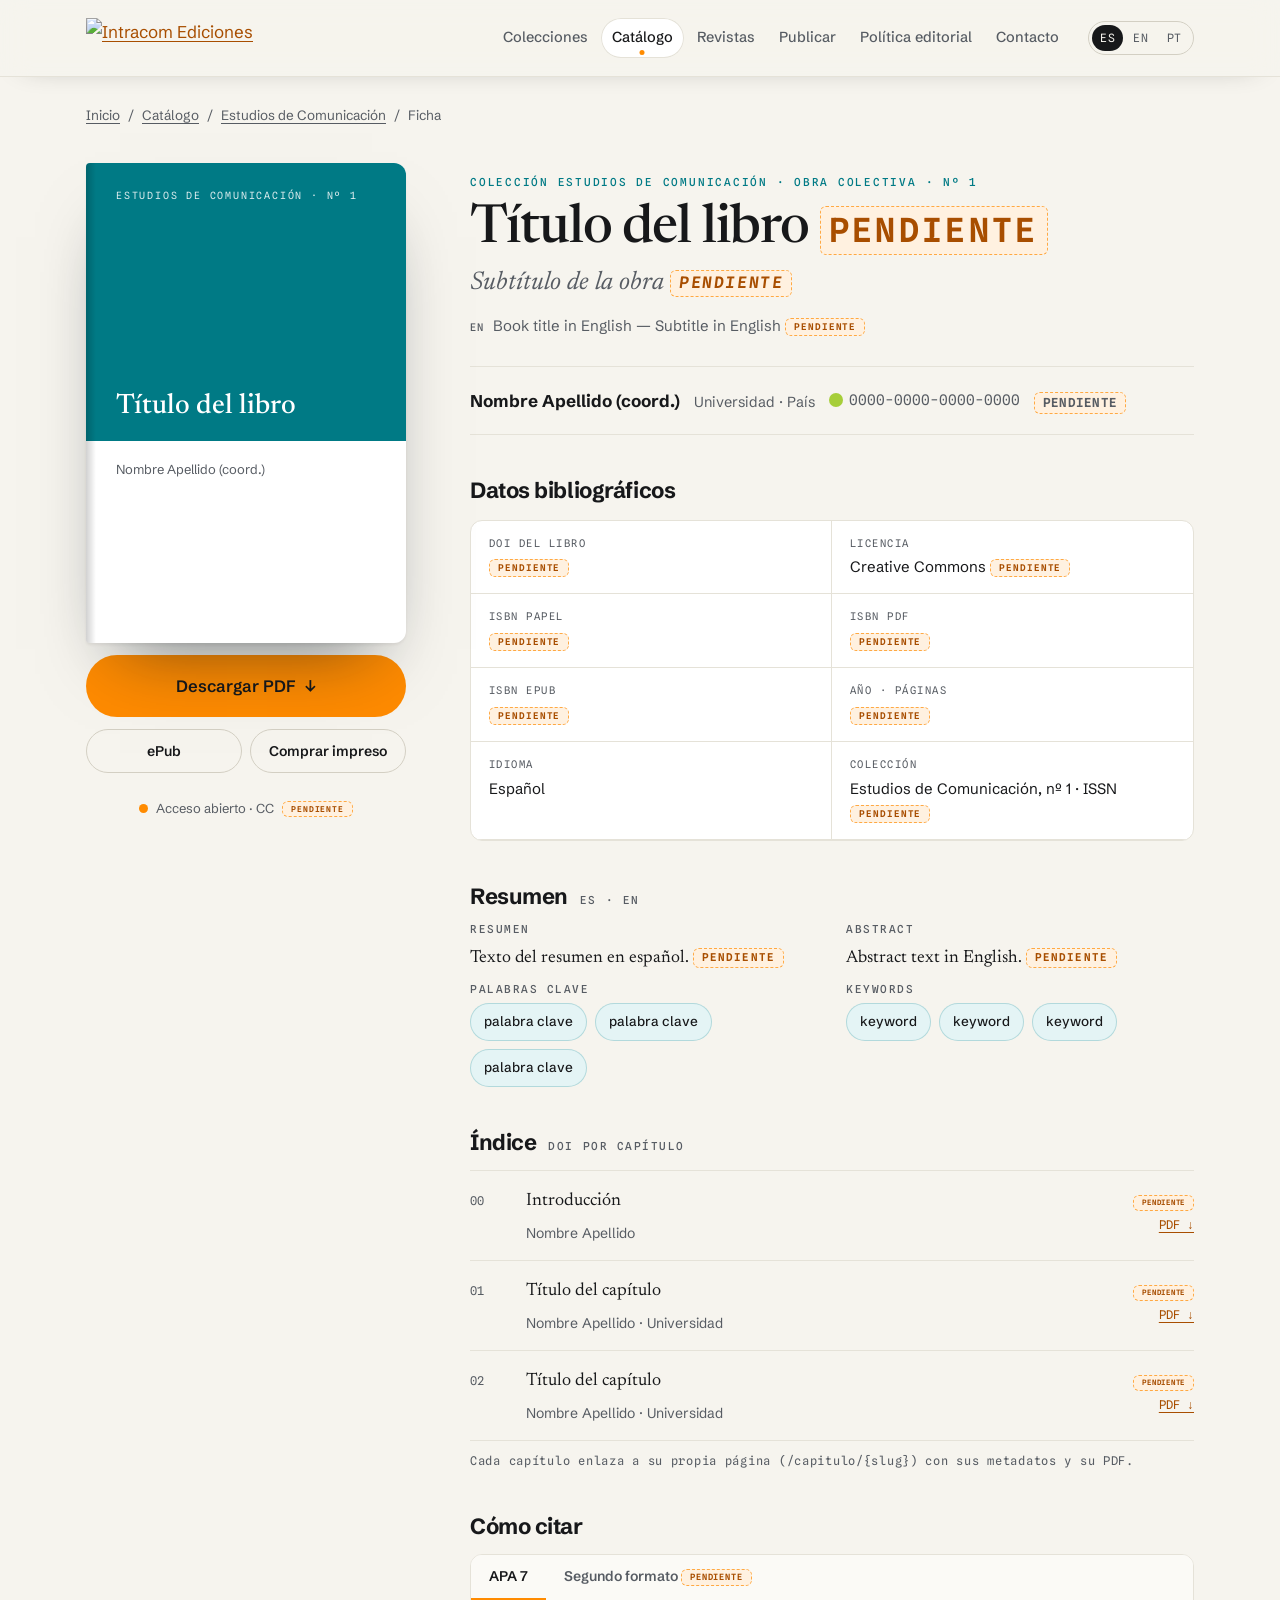
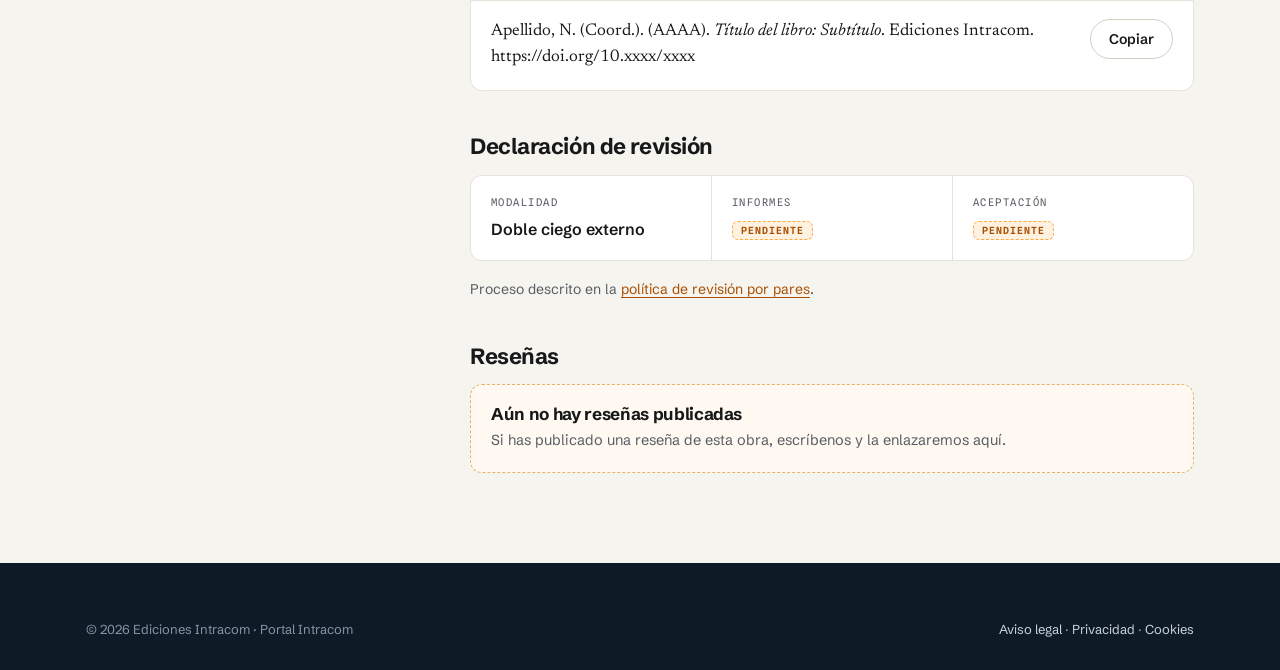
==== ficha-libro.html @ c2e224a6 "Add files via upload" ====
<!DOCTYPE html>
<html lang="es">
<head>
<meta charset="UTF-8">
<meta name="viewport" content="width=device-width, initial-scale=1">
<title>[Título del libro] · Ediciones Intracom</title>
<!-- Google Scholar: una ficha por obra y otra por capítulo (en capítulos añadir citation_inbook_title) -->
<meta name="citation_title" content="[PENDIENTE título]">
<meta name="citation_author" content="[PENDIENTE Apellido, Nombre]">
<meta name="citation_publication_date" content="[PENDIENTE AAAA/MM/DD]">
<meta name="citation_publisher" content="Ediciones Intracom">
<meta name="citation_isbn" content="[PENDIENTE ISBN PDF]">
<meta name="citation_doi" content="[PENDIENTE 10.xxxx/xxxx]">
<meta name="citation_pdf_url" content="[PENDIENTE URL absoluta del PDF]">
<meta name="citation_language" content="es">
<meta name="citation_keywords" content="[PENDIENTE palabras clave]">
<script type="application/ld+json">{"@context":"https://schema.org","@type":"Book","name":"[PENDIENTE título]","author":[{"@type":"Person","name":"[PENDIENTE]","affiliation":"[PENDIENTE]","identifier":"https://orcid.org/[PENDIENTE]"}],"publisher":{"@type":"Organization","name":"Ediciones Intracom"},"isbn":"[PENDIENTE]","identifier":{"@type":"PropertyValue","propertyID":"DOI","value":"[PENDIENTE]"},"datePublished":"[PENDIENTE]","inLanguage":"es","isAccessibleForFree":true,"license":"[PENDIENTE URL licencia CC]","isPartOf":{"@type":"BookSeries","name":"Estudios de Comunicación"}}</script>
<link rel="preconnect" href="https://fonts.googleapis.com">
<link rel="preconnect" href="https://fonts.gstatic.com" crossorigin>
<link href="https://fonts.googleapis.com/css2?family=Schibsted+Grotesk:wght@400;500;600;700;800&family=Newsreader:ital,opsz,wght@0,6..72,400;0,6..72,500;0,6..72,600;1,6..72,400;1,6..72,500&family=Spline+Sans+Mono:wght@400;500;600&display=swap" rel="stylesheet">
<link rel="stylesheet" href="ediciones.css">
<style>
.crumbs{font-size:13.5px;color:var(--muted);display:flex;gap:8px;flex-wrap:wrap;margin:28px 0 36px}
.crumbs a{color:var(--muted)}
.fk{display:grid;grid-template-columns:320px minmax(0,1fr);gap:clamp(30px,5vw,72px);align-items:start;padding-bottom:90px}
.fk-side{position:sticky;top:calc(var(--navh) + 24px);display:flex;flex-direction:column;gap:12px}
.fk-cover{--cc:var(--c-com);aspect-ratio:2/3;border-radius:4px 12px 12px 4px;overflow:hidden;display:flex;flex-direction:column;box-shadow:0 2px 3px rgba(0,0,0,.06),0 40px 70px -34px rgba(10,20,30,.55);position:relative;background:var(--surface)}
.fk-cover::before{content:"";position:absolute;left:0;top:0;bottom:0;width:10px;background:linear-gradient(90deg,rgba(0,0,0,.18),transparent);z-index:2}
.fk-cover .top{background:var(--cc);color:#fff;flex:0 0 58%;padding:24px 24px 20px 30px;display:flex;flex-direction:column;justify-content:space-between}
.fk-cover .top small{font-family:var(--font-mono);font-size:10px;letter-spacing:.18em;text-transform:uppercase;opacity:.85}
.fk-cover .top b{font-family:var(--font-serif);font-weight:500;font-size:28px;line-height:1.08}
.fk-cover .bot{flex:1;padding:18px 24px 20px 30px;display:flex;flex-direction:column;justify-content:space-between;font-size:13px;color:var(--muted)}
.fk-cover .bot img{height:20px;width:auto;align-self:flex-start}
.fk-side .btn{width:100%}
.fk-side .oa{display:flex;align-items:center;gap:8px;font-size:13px;color:var(--muted);justify-content:center}
.fk-side .oa i{width:9px;height:9px;border-radius:50%;background:var(--orange)}
.fk h1{font-family:var(--font-serif);font-weight:500;font-size:clamp(34px,4.2vw,54px);letter-spacing:-.02em;line-height:1.04;text-wrap:balance}
.fk .subt{font-family:var(--font-serif);font-style:italic;font-size:clamp(20px,2vw,26px);color:var(--muted);margin:10px 0 0;line-height:1.25}
.fk .en-t{font-size:15px;color:var(--muted);margin:14px 0 0}
.fk .en-t b{font-family:var(--font-mono);font-size:10.5px;letter-spacing:.14em;font-weight:500;margin-right:8px}
.authors{display:flex;flex-direction:column;gap:10px;margin:28px 0 0;padding:20px 0;border-block:1px solid var(--border)}
.author{display:flex;flex-wrap:wrap;align-items:baseline;gap:6px 14px}
.author b{font-size:17px}
.author span{font-size:14.5px;color:var(--muted)}
.fk-sec{margin-top:44px}
.fk-sec>h2{font-size:22px;letter-spacing:-.02em;margin-bottom:16px;display:flex;align-items:baseline;gap:12px}
.fk-sec>h2 small{font-family:var(--font-mono);font-size:11px;letter-spacing:.14em;font-weight:500;color:var(--muted);text-transform:uppercase}
.bib{display:grid;grid-template-columns:repeat(2,minmax(0,1fr));border:1px solid var(--border);border-radius:var(--radius-sm);background:var(--surface);overflow:hidden}
.bib div{padding:14px 18px;border-bottom:1px solid var(--border);border-right:1px solid var(--border);display:flex;flex-direction:column;gap:4px}
.bib div:nth-child(2n){border-right:0}
.bib dt{font-family:var(--font-mono);font-size:10.5px;letter-spacing:.14em;text-transform:uppercase;color:var(--muted)}
.bib dd{margin:0;font-size:15px}
.abs{display:grid;grid-template-columns:1fr 1fr;gap:28px}
.abs h3{font-family:var(--font-mono);font-size:11px;letter-spacing:.14em;font-weight:500;color:var(--muted);text-transform:uppercase;margin-bottom:8px}
.abs p{font-family:var(--font-serif);font-size:17.5px;line-height:1.6;margin:0 0 12px}
.toc{list-style:none;margin:0;padding:0;border-top:1px solid var(--border)}
.toc li{display:grid;grid-template-columns:40px minmax(0,1fr) auto;gap:6px 16px;padding:16px 0;border-bottom:1px solid var(--border);align-items:baseline}
.toc .n{font-family:var(--font-mono);font-size:12px;color:var(--muted)}
.toc a.t{font-family:var(--font-serif);font-size:18px;color:var(--ink);text-decoration:none}
.toc a.t:hover{color:var(--orange-ink)}
.toc .who{grid-column:2;font-size:14px;color:var(--muted)}
.toc .doi{grid-row:1/span 2;grid-column:3;font-family:var(--font-mono);font-size:12px;display:flex;flex-direction:column;align-items:flex-end;gap:4px}
.cite{background:var(--surface);border:1px solid var(--border);border-radius:var(--radius-sm);overflow:hidden}
.cite-tabs{display:flex;border-bottom:1px solid var(--border);background:var(--surface-2)}
.cite-tabs button{border:0;background:none;padding:12px 18px;font-weight:600;font-size:14px;cursor:pointer;color:var(--muted);border-bottom:2px solid transparent}
.cite-tabs button[aria-selected="true"]{color:var(--ink);border-bottom-color:var(--orange)}
.cite-body{padding:18px 20px;display:flex;gap:16px;align-items:flex-start}
.cite-body p{margin:0;flex:1;font-family:var(--font-serif);font-size:17px;line-height:1.55}
.review{display:grid;grid-template-columns:repeat(3,minmax(0,1fr));gap:1px;background:var(--border);border:1px solid var(--border);border-radius:var(--radius-sm);overflow:hidden}
.review div{background:var(--surface);padding:18px 20px}
.review dt{font-family:var(--font-mono);font-size:10.5px;letter-spacing:.14em;text-transform:uppercase;color:var(--muted);margin-bottom:6px}
.review dd{margin:0;font-size:16px;font-weight:600}
@media(max-width:900px){.fk{grid-template-columns:1fr}.fk-side{position:static;max-width:340px}.abs,.bib{grid-template-columns:1fr}.bib div{border-right:0}.review{grid-template-columns:1fr}}
</style>
</head>
<body>
<header class="nav scrolled" id="nav">
<div class="container nav-inner">
<a class="brand" href="index.html" aria-label="Ediciones Intracom — inicio"><img src="assets/logo-ediciones.svg" alt="Intracom Ediciones"></a>
<nav class="nav-links" id="navLinks" aria-label="Secciones" style="margin-left:auto">
<a href="index.html#colecciones">Colecciones</a><a href="index.html#catalogo" class="active">Catálogo</a><a href="index.html#revistas">Revistas</a><a href="index.html#publicar">Publicar</a><a href="index.html#politica-editorial">Política editorial</a><a href="index.html#contacto">Contacto</a>
</nav>
<div class="nav-tools">
<div class="lang" role="group" aria-label="Idioma"><button aria-pressed="true">ES</button><button aria-pressed="false">EN</button><button aria-pressed="false">PT</button></div>
<button class="nav-toggle" id="navToggle" aria-label="Abrir menú" aria-expanded="false"><svg width="26" height="26" viewBox="0 0 24 24" fill="none" stroke="currentColor" stroke-width="2"><path d="M3 6h18M3 12h18M3 18h18"></path></svg></button>
</div>
</div>
</header>
<main class="container" data-screen-label="Ficha de libro">
<nav class="crumbs" aria-label="Ruta"><a href="index.html">Inicio</a><span>/</span><a href="index.html#catalogo">Catálogo</a><span>/</span><a href="index.html#coleccion-estudios-de-comunicacion">Estudios de Comunicación</a><span>/</span><span>Ficha</span></nav>
<article class="fk">
<aside class="fk-side">
<div class="fk-cover"><div class="top"><small>Estudios de Comunicación · Nº 1</small><b>Título del libro</b></div><div class="bot"><span>Nombre Apellido (coord.)</span><img src="assets/logo-ediciones.svg" alt=""></div></div>
<a class="btn btn-primary btn-lg" href="#">Descargar PDF <span class="arr">↓</span></a>
<div style="display:grid;grid-template-columns:1fr 1fr;gap:8px"><a class="btn btn-ghost btn-sm" href="#">ePub</a><a class="btn btn-ghost btn-sm" href="#">Comprar impreso</a></div>
<p class="oa"><i></i>Acceso abierto · CC <span class="pend" data-pend="Licencia"></span></p>
</aside>
<div>
<p class="lab" style="color:var(--c-com)">Colección Estudios de Comunicación · Obra colectiva · Nº 1</p>
<h1>Título del libro <span class="pend" data-pend="Título"></span></h1>
<p class="subt">Subtítulo de la obra <span class="pend" data-pend="Subtítulo"></span></p>
<p class="en-t"><b>EN</b>Book title in English — Subtitle in English <span class="pend" data-pend="Título en inglés"></span></p>
<div class="authors">
<div class="author"><b>Nombre Apellido (coord.)</b><span>Universidad · País</span><span class="orcid"><i></i>0000-0000-0000-0000</span><span class="pend" data-pend="Autoría con afiliación y ORCID"></span></div>
</div>
<section class="fk-sec"><h2>Datos bibliográficos</h2>
<dl class="bib">
<div><dt>DOI del libro</dt><dd><span class="pend" data-pend="DOI"></span></dd></div>
<div><dt>Licencia</dt><dd>Creative Commons <span class="pend" data-pend="Licencia"></span></dd></div>
<div><dt>ISBN papel</dt><dd><span class="pend" data-pend="ISBN papel"></span></dd></div>
<div><dt>ISBN PDF</dt><dd><span class="pend" data-pend="ISBN PDF"></span></dd></div>
<div><dt>ISBN ePub</dt><dd><span class="pend" data-pend="ISBN ePub"></span></dd></div>
<div><dt>Año · páginas</dt><dd><span class="pend" data-pend="Año y páginas"></span></dd></div>
<div><dt>Idioma</dt><dd>Español</dd></div>
<div><dt>Colección</dt><dd>Estudios de Comunicación, nº 1 · ISSN <span class="pend" data-pend="ISSN colección"></span></dd></div>
</dl></section>
<section class="fk-sec"><h2>Resumen <small>ES · EN</small></h2>
<div class="abs">
<div lang="es"><h3>Resumen</h3><p>Texto del resumen en español. <span class="pend" data-pend="Resumen ES"></span></p><h3>Palabras clave</h3><div class="chips" style="--cc:var(--c-com)"><span class="chip">palabra clave</span><span class="chip">palabra clave</span><span class="chip">palabra clave</span></div></div>
<div lang="en"><h3>Abstract</h3><p>Abstract text in English. <span class="pend" data-pend="Abstract EN"></span></p><h3>Keywords</h3><div class="chips" style="--cc:var(--c-com)"><span class="chip">keyword</span><span class="chip">keyword</span><span class="chip">keyword</span></div></div>
</div></section>
<section class="fk-sec"><h2>Índice <small>DOI por capítulo</small></h2>
<ol class="toc">
<li><span class="n">00</span><a class="t" href="#">Introducción</a><span class="who">Nombre Apellido</span><span class="doi"><span class="pend" data-pend="DOI capítulo"></span><a href="#">PDF ↓</a></span></li>
<li><span class="n">01</span><a class="t" href="#">Título del capítulo</a><span class="who">Nombre Apellido · Universidad</span><span class="doi"><span class="pend" data-pend="DOI capítulo"></span><a href="#">PDF ↓</a></span></li>
<li><span class="n">02</span><a class="t" href="#">Título del capítulo</a><span class="who">Nombre Apellido · Universidad</span><span class="doi"><span class="pend" data-pend="DOI capítulo"></span><a href="#">PDF ↓</a></span></li>
</ol>
<p class="mono" style="color:var(--muted);margin-top:10px">Cada capítulo enlaza a su propia página (/capitulo/{slug}) con sus metadatos y su PDF.</p></section>
<section class="fk-sec"><h2>Cómo citar</h2>
<div class="cite">
<div class="cite-tabs" role="tablist"><button role="tab" aria-selected="true" data-c="apa">APA 7</button><button role="tab" aria-selected="false" data-c="alt">Segundo formato <span class="pend" data-pend="Segundo formato de cita (Chicago, ISO 690, MLA…)"></span></button></div>
<div class="cite-body"><p id="citeText">Apellido, N. (Coord.). (AAAA). <i>Título del libro: Subtítulo</i>. Ediciones Intracom. https://doi.org/10.xxxx/xxxx</p><button class="btn btn-ghost btn-sm" id="copyCite">Copiar</button></div>
</div></section>
<section class="fk-sec"><h2>Declaración de revisión</h2>
<dl class="review">
<div><dt>Modalidad</dt><dd>Doble ciego externo</dd></div>
<div><dt>Informes</dt><dd><span class="pend" data-pend="Nº de informes"></span></dd></div>
<div><dt>Aceptación</dt><dd><span class="pend" data-pend="Fecha de aceptación"></span></dd></div>
</dl>
<p style="font-size:14px;color:var(--muted);margin:10px 0 0">Proceso descrito en la <a href="index.html#revision-por-pares">política de revisión por pares</a>.</p></section>
<section class="fk-sec"><h2>Reseñas</h2>
<div class="empty"><h4>Aún no hay reseñas publicadas</h4><p style="margin:0">Si has publicado una reseña de esta obra, escríbenos y la enlazaremos aquí.</p></div></section>
</div>
</article>
</main>
<footer class="footer"><div class="container"><div class="f-bot" style="padding-top:0"><span>© 2026 Ediciones Intracom · Portal Intracom</span><span><a href="#">Aviso legal</a> · <a href="#">Privacidad</a> · <a href="#">Cookies</a></span></div></div></footer>
<script>
(function(){
const t=document.getElementById("navToggle"),n=document.getElementById("navLinks");t.addEventListener("click",()=>{const o=n.classList.toggle("open");t.setAttribute("aria-expanded",o)});
const C={apa:'Apellido, N. (Coord.). (AAAA). <i>Título del libro: Subtítulo</i>. Ediciones Intracom. https://doi.org/10.xxxx/xxxx',alt:'Formato por definir.'};
document.querySelectorAll(".cite-tabs button").forEach(b=>b.addEventListener("click",()=>{document.querySelectorAll(".cite-tabs button").forEach(x=>x.setAttribute("aria-selected",x===b));document.getElementById("citeText").innerHTML=C[b.dataset.c]}));
document.getElementById("copyCite").addEventListener("click",e=>{navigator.clipboard&&navigator.clipboard.writeText(document.getElementById("citeText").innerText);e.target.textContent="Copiado";setTimeout(()=>e.target.textContent="Copiar",1600)});
})();
</script>
</body>
</html>
---- ediciones.css ----
/* Ediciones Intracom — one page. Familia Portal Intracom: papel claro, azul institucional, grotesca Schibsted.
   Rasgo propio: naranja del logotipo + serif editorial (Newsreader) + lomos de color por colección. */
:root{
--paper:#F6F4EE;--surface:#FFFFFF;--surface-2:#FBFAF6;--ink:#17181A;--muted:#575C63;--border:#E5E2D8;--border-strong:#D3CFC3;
--navy:#003871;--navy-2:#0B4A8C;--navy-text:#EEF4F8;--navy-muted:#B3C7DA;--navy-border:rgba(255,255,255,.14);
--orange:#FF8B00;--orange-600:#EB7A00;--orange-ink:#A84E00;--orange-50:#FFF1E0;
--sky:#67C4D9;--sky-deep:#2A7F96;--sky-50:#EAF6FA;
--c-gen:oklch(0.50 0.15 350);--c-ddhh:oklch(0.50 0.15 262);--c-com:oklch(0.50 0.15 200);
--font-display:"Schibsted Grotesk",system-ui,sans-serif;--font-serif:"Newsreader",Georgia,serif;--font-mono:"Spline Sans Mono",ui-monospace,monospace;
--maxw:1220px;--gutter:clamp(20px,5vw,56px);--radius:18px;--radius-sm:12px;--navh:76px;
--shadow:0 1px 2px rgba(16,18,20,.04),0 18px 40px -26px rgba(16,18,20,.24);--shadow-lg:0 30px 70px -34px rgba(11,34,54,.42);
}
*{box-sizing:border-box}
html{scroll-behavior:smooth;scroll-padding-top:calc(var(--navh) + 24px)}
@media (prefers-reduced-motion:reduce){html{scroll-behavior:auto}*,*::before,*::after{transition-duration:.01ms!important;animation-duration:.01ms!important}}
body{margin:0;font-family:var(--font-display);background:var(--paper);color:var(--ink);font-size:17px;line-height:1.6;-webkit-font-smoothing:antialiased;overflow-x:hidden}
img{max-width:100%;display:block}
a{color:var(--orange-ink);text-decoration-thickness:1px;text-underline-offset:3px}
a:hover{color:var(--ink)}
button{font-family:inherit}
::selection{background:var(--orange);color:var(--ink)}
:focus-visible{outline:3px solid var(--sky-deep);outline-offset:3px;border-radius:6px}
.container{max-width:var(--maxw);margin-inline:auto;padding-inline:var(--gutter)}
.section{padding-block:clamp(72px,11vh,132px);position:relative;scroll-margin-top:var(--navh)}
[id]{scroll-margin-top:calc(var(--navh) + 20px)}
.alt{background:var(--surface-2);border-block:1px solid var(--border)}
h1,h2,h3,h4{font-family:var(--font-display);line-height:1.06;letter-spacing:-.02em;margin:0;font-weight:700}
.serif{font-family:var(--font-serif);font-weight:500;letter-spacing:-.01em}
.sec-head{display:grid;grid-template-columns:minmax(0,1fr) minmax(0,1.1fr);gap:clamp(24px,5vw,80px);align-items:end;margin-bottom:clamp(40px,6vh,64px)}
.sec-head.solo{grid-template-columns:minmax(0,760px)}
.sec-no{font-family:var(--font-mono);font-size:12px;letter-spacing:.2em;text-transform:uppercase;color:var(--orange-ink);display:flex;align-items:center;gap:12px;margin:0 0 18px}
.sec-no b{font-weight:500;color:var(--ink)}
.sec-no::after{content:"";height:1px;width:40px;background:currentColor}
.h-title{font-size:clamp(32px,4.4vw,56px);font-weight:800;letter-spacing:-.035em;text-wrap:balance}
.h-title em{font-family:var(--font-serif);font-style:italic;font-weight:500;letter-spacing:-.02em}
.lead{font-size:clamp(17px,1.35vw,19.5px);color:var(--muted);margin:0;text-wrap:pretty;max-width:60ch}
.mono{font-family:var(--font-mono);font-size:12px;letter-spacing:.06em}
.lab{font-family:var(--font-mono);font-size:11px;letter-spacing:.16em;text-transform:uppercase;color:var(--muted);font-weight:500}
/* pendiente marker */
.pend{display:inline-flex;align-items:center;gap:6px;font-family:var(--font-mono);font-size:.72em;letter-spacing:.04em;line-height:1.3;color:var(--orange-ink);background:var(--orange-50);border:1px dashed color-mix(in srgb,var(--orange) 70%,transparent);padding:2px 8px;border-radius:6px;vertical-align:middle;white-space:normal;text-transform:none;font-weight:500}
.pend::before{content:"PENDIENTE";font-weight:600;font-size:.86em;letter-spacing:.1em}
.pend:empty::before{content:"PENDIENTE"}
.on-navy .pend{background:rgba(255,139,0,.14);color:#FFC27A;border-color:rgba(255,166,64,.6)}
/* buttons */
.btn{display:inline-flex;align-items:center;justify-content:center;gap:.55em;font-weight:600;font-size:15.5px;padding:14px 24px;border-radius:999px;border:1.5px solid transparent;cursor:pointer;text-decoration:none;transition:transform .25s cubic-bezier(.2,.7,.3,1),background .25s,border-color .25s,color .25s;white-space:nowrap}
.btn .arr{transition:transform .3s}
.btn:hover .arr{transform:translateX(4px)}
.btn-primary{background:var(--orange);color:var(--ink)}
.btn-primary:hover{background:var(--orange-600);color:var(--ink);transform:translateY(-2px)}
.btn-ghost{background:transparent;color:var(--ink);border-color:var(--border-strong)}
.btn-ghost:hover{border-color:var(--ink);color:var(--ink);transform:translateY(-2px)}
.btn-navy{background:var(--navy);color:#fff}
.btn-navy:hover{background:var(--navy-2);color:#fff;transform:translateY(-2px)}
.btn-lg{padding:17px 30px;font-size:16.5px}
.btn-sm{padding:10px 18px;font-size:14px}
.on-navy .btn-ghost{color:var(--navy-text);border-color:var(--navy-border)}
.on-navy .btn-ghost:hover{border-color:var(--navy-text)}
/* ============ NAV ============ */
.nav{position:sticky;top:0;z-index:60;background:color-mix(in srgb,var(--paper) 90%,transparent);backdrop-filter:saturate(1.4) blur(14px);border-bottom:1px solid transparent;transition:border-color .3s,box-shadow .3s}
.nav.scrolled{border-bottom-color:var(--border);box-shadow:0 10px 30px -26px rgba(16,18,20,.45)}
.nav-inner{display:flex;align-items:center;gap:18px;height:var(--navh)}
.brand{flex-shrink:0;display:flex}
.brand img{height:40px;width:auto}
.nav-links{display:flex;align-items:center;gap:2px;margin-left:auto}
.nav-links a{font-size:14.5px;font-weight:500;color:var(--muted);padding:8px 11px;border-radius:999px;text-decoration:none;white-space:nowrap;position:relative;transition:color .2s,background .2s}
.nav-links a:hover{color:var(--ink);background:color-mix(in srgb,var(--ink) 5%,transparent)}
.nav-links a.active{color:var(--ink);background:var(--surface);box-shadow:inset 0 0 0 1px var(--border)}
.nav-links a.active::after{content:"";position:absolute;left:50%;bottom:3px;width:5px;height:5px;border-radius:50%;background:var(--orange);transform:translateX(-50%)}
.nav-tools{display:flex;align-items:center;gap:10px}
.lang{display:flex;border:1px solid var(--border-strong);border-radius:999px;padding:3px;gap:2px}
.lang button{border:0;background:none;font-family:var(--font-mono);font-size:11.5px;letter-spacing:.06em;padding:6px 8px;border-radius:999px;cursor:pointer;color:var(--muted)}
.lang button[aria-pressed="true"]{background:var(--ink);color:var(--paper)}
.nav-toggle{display:none;background:none;border:0;cursor:pointer;padding:8px;color:var(--ink)}
.progress{position:absolute;left:0;bottom:-1px;height:2px;background:var(--orange);width:0;transform-origin:left}
.where{display:none;font-family:var(--font-mono);font-size:11px;letter-spacing:.1em;text-transform:uppercase;color:var(--muted)}
@media(max-width:1180px){.nav-links a{padding:8px 8px;font-size:14px}}
@media(max-width:1060px){
.nav-links{position:fixed;inset:var(--navh) 0 auto 0;flex-direction:column;align-items:stretch;background:var(--surface);padding:12px var(--gutter) 22px;border-bottom:1px solid var(--border);box-shadow:var(--shadow);transform:translateY(-130%);transition:transform .35s cubic-bezier(.2,.7,.3,1);visibility:hidden}
.nav-links.open{transform:none;visibility:visible}
.nav-links a{padding:13px 8px;font-size:17px;border-radius:0;border-bottom:1px solid var(--border)}
.nav-links a.active{box-shadow:none;background:none;color:var(--orange-ink)}
.nav-links a.active::after{left:auto;right:8px;top:50%;transform:translateY(-50%)}
.nav-toggle{display:inline-flex}
.nav-tools{margin-left:auto}
.where{display:block}
}
@media(max-width:640px){.nav-tools .btn{display:none}.brand img{height:34px}.lang button{padding:5px 6px}}
/* ============ HERO ============ */
.hero{padding-top:clamp(40px,7vh,90px);padding-bottom:clamp(56px,8vh,96px);overflow:clip}
.hero-grid{display:grid;grid-template-columns:minmax(0,1.1fr) minmax(0,.9fr);gap:clamp(32px,5vw,80px);align-items:center}
.hero-kicker{display:inline-flex;align-items:center;gap:10px;font-size:14px;color:var(--muted);margin-bottom:26px}
.hero-kicker img{height:22px;width:auto}
.hero-kicker span{padding-left:10px;border-left:1px solid var(--border-strong)}
.hero-title{font-size:clamp(40px,5.6vw,76px);font-weight:800;letter-spacing:-.04em;line-height:.98;text-wrap:balance}
.hero-title em{font-family:var(--font-serif);font-style:italic;font-weight:500;letter-spacing:-.025em;color:var(--orange-ink)}
.hero-sub{font-size:clamp(17px,1.45vw,20px);color:var(--muted);max-width:54ch;margin:26px 0 0;text-wrap:pretty}
.hero-actions{display:flex;gap:12px;flex-wrap:wrap;margin-top:34px}
.hero-facts{display:flex;flex-wrap:wrap;gap:8px 22px;margin-top:38px;padding-top:22px;border-top:1px solid var(--border);font-size:14px;color:var(--muted)}
.hero-facts span{display:flex;align-items:center;gap:8px}
.hero-facts span::before{content:"";width:6px;height:6px;border-radius:50%;background:var(--sky-deep)}
/* covers */
.shelf{position:relative;height:clamp(380px,40vw,520px)}
.cover{position:absolute;width:clamp(170px,17vw,232px);aspect-ratio:2/3;border-radius:4px 10px 10px 4px;background:var(--surface);box-shadow:0 2px 3px rgba(0,0,0,.06),0 34px 60px -30px rgba(10,20,30,.5);overflow:hidden;display:flex;flex-direction:column;transition:transform .5s cubic-bezier(.2,.7,.3,1)}
.cover::before{content:"";position:absolute;left:0;top:0;bottom:0;width:9px;background:linear-gradient(90deg,rgba(0,0,0,.18),rgba(0,0,0,0));z-index:2}
.cover-top{background:var(--cc,var(--navy));color:#fff;flex:0 0 58%;padding:18px 18px 16px 24px;display:flex;flex-direction:column;justify-content:space-between;position:relative}
.cover-top .cv-col{font-family:var(--font-mono);font-size:9px;letter-spacing:.18em;text-transform:uppercase;opacity:.85}
.cover-top .cv-name{font-family:var(--font-serif);font-size:clamp(19px,1.8vw,24px);line-height:1.05;font-weight:500}
.cover-bot{flex:1;padding:14px 18px 16px 24px;display:flex;flex-direction:column;justify-content:space-between}
.cover-bot .cv-t{font-size:11.5px;line-height:1.3;color:var(--muted)}
.cover-bot img{height:16px;width:auto;align-self:flex-start}
.cover-ph{position:absolute;right:10px;top:10px;font-family:var(--font-mono);font-size:8.5px;letter-spacing:.1em;text-transform:uppercase;background:rgba(255,255,255,.18);border:1px dashed rgba(255,255,255,.6);padding:3px 6px;border-radius:4px}
.shelf .cover:nth-child(1){left:0;top:12%;transform:rotate(-6deg)}
.shelf .cover:nth-child(2){left:30%;top:0;z-index:2;transform:rotate(1deg)}
.shelf .cover:nth-child(3){right:0;top:16%;transform:rotate(6deg)}
.shelf:hover .cover:nth-child(1){transform:rotate(-8deg) translateX(-10px)}
.shelf:hover .cover:nth-child(3){transform:rotate(8deg) translateX(10px)}
/* cubiertas conceptuales */
.cover.cv-gen{--bg:oklch(0.27 0.09 350);--h:350}
.cover.cv-ddhh{--bg:oklch(0.25 0.08 262);--h:262}
.cover.cv-com{--bg:oklch(0.27 0.07 200);--h:200}
.cover[class*="cv-"]{background:var(--bg);color:#fff}
.cv-art{position:relative;flex:1 1 60%;min-height:0;overflow:hidden}
.cv-art i{position:absolute;display:block}
.cv-txt{padding:4px 16px 0 22px;display:flex;flex-direction:column;gap:6px;flex:0 0 auto}
.cv-txt .cv-col{font-family:var(--font-mono);font-size:8.5px;letter-spacing:.2em;text-transform:uppercase;color:rgba(255,255,255,.7)}
.cv-txt .cv-name{font-family:var(--font-serif);font-weight:500;font-size:clamp(17px,1.6vw,21px);line-height:1.08;text-wrap:balance}
.cv-foot{padding:10px 16px 14px 22px;flex:0 0 auto}
.cv-foot img{height:15px;width:auto}
/* Género: interseccionalidad — tres círculos que se cruzan */
.cv-gen .cv-art i{width:58%;aspect-ratio:1;border-radius:50%;mix-blend-mode:screen}
.cv-gen .cv-art i:nth-child(1){left:10%;top:14%;background:oklch(0.62 0.2 350)}
.cv-gen .cv-art i:nth-child(2){left:36%;top:14%;background:oklch(0.72 0.16 55)}
.cv-gen .cv-art i:nth-child(3){left:23%;top:38%;background:oklch(0.62 0.13 230)}
/* Pensamiento crítico y DD. HH.: el horizonte común — globo en franjas y un sol que asoma */
.cv-ddhh .cv-art i:nth-child(1){width:84%;aspect-ratio:1;border-radius:50%;left:8%;top:22%;background:repeating-linear-gradient(180deg,oklch(0.6 0.13 262) 0 5px,transparent 5px 11px)}
.cv-ddhh .cv-art i:nth-child(2){width:26%;aspect-ratio:1;border-radius:50%;right:12%;top:10%;background:var(--orange)}
.cv-ddhh .cv-art i:nth-child(3){left:0;right:0;bottom:0;height:1px;background:rgba(255,255,255,.4)}
/* Comunicación: la señal — ondas que salen de un punto */
.cv-com .cv-art i:nth-child(1){inset:0;background:repeating-radial-gradient(circle at 18% 88%,transparent 0 12px,oklch(0.66 0.11 200) 12px 14px);opacity:.9}
.cv-com .cv-art i:nth-child(2){width:18px;height:18px;border-radius:50%;left:calc(18% - 9px);top:calc(88% - 9px);background:var(--orange);box-shadow:0 0 0 6px color-mix(in srgb,var(--orange) 30%,transparent)}
.cv-com .cv-art i:nth-child(3){width:34%;aspect-ratio:1;right:10%;top:12%;background:var(--sky);border-radius:50% 50% 50% 0;opacity:.95}
.shelf-note{position:absolute;left:0;right:0;bottom:0;text-align:center;font-size:12px;color:var(--muted)}
@media(max-width:900px){.hero-grid{grid-template-columns:1fr}.shelf{height:360px;max-width:520px;margin-inline:auto;width:100%}.cover{width:170px}}
/* how we publish strip */
.how{margin-top:clamp(48px,7vh,80px);background:var(--surface);border:1px solid var(--border);border-radius:var(--radius);display:grid;grid-template-columns:auto repeat(4,minmax(0,1fr));box-shadow:var(--shadow)}
.how-lab{padding:26px 28px;border-right:1px solid var(--border);display:flex;flex-direction:column;justify-content:space-between;gap:14px;max-width:230px}
.how-lab h2{font-size:21px;letter-spacing:-.02em}
.how-lab a{font-size:14px;font-weight:600}
.how-step{padding:26px 24px;border-right:1px solid var(--border)}
.how-step:last-child{border-right:0}
.how-step .n{font-family:var(--font-mono);font-size:11px;color:var(--orange-ink);letter-spacing:.14em}
.how-step h3{font-size:16.5px;margin:10px 0 6px;letter-spacing:-.01em}
.how-step p{margin:0;font-size:14px;color:var(--muted);line-height:1.5}
@media(max-width:980px){.how{grid-template-columns:1fr 1fr}.how-lab{grid-column:1/-1;max-width:none;border-right:0;border-bottom:1px solid var(--border)}.how-step:nth-child(odd){border-right:0}.how-step{border-bottom:1px solid var(--border)}}
@media(max-width:520px){.how{grid-template-columns:1fr}.how-step{border-right:0}}
/* ============ COLECCIONES ============ */
.col-tabs{display:grid;grid-template-columns:repeat(3,minmax(0,1fr));gap:14px;margin-bottom:22px}
.col-tab{--cc:var(--navy);text-align:left;background:var(--surface);border:1px solid var(--border);border-radius:var(--radius);padding:22px 22px 22px 30px;cursor:pointer;position:relative;overflow:hidden;color:var(--ink);transition:border-color .25s,box-shadow .25s,transform .25s}
.col-tab::before{content:"";position:absolute;left:0;top:0;bottom:0;width:8px;background:var(--cc)}
.col-tab:hover{transform:translateY(-2px);box-shadow:var(--shadow)}
.col-tab[aria-selected="true"]{border-color:var(--cc);box-shadow:0 0 0 1px var(--cc),var(--shadow)}
.col-tab .lab{color:var(--cc)}
.col-tab h3{font-family:var(--font-serif);font-weight:500;font-size:clamp(21px,2vw,26px);letter-spacing:-.01em;margin:8px 0 8px;line-height:1.1}
.col-tab p{margin:0;font-size:14px;color:var(--muted);line-height:1.45}
.col-panel{--cc:var(--navy);background:var(--surface);border:1px solid var(--border);border-radius:var(--radius);padding:clamp(24px,3.4vw,48px);box-shadow:var(--shadow);border-top:6px solid var(--cc)}
.col-panel[hidden]{display:none}
.cp-grid{display:grid;grid-template-columns:minmax(0,1.25fr) minmax(0,1fr);gap:clamp(26px,4vw,60px)}
.cp-def{font-family:var(--font-serif);font-size:clamp(19px,1.6vw,22px);line-height:1.5;margin:14px 0 0;max-width:62ch;text-wrap:pretty}
.cp-block{margin-top:30px}
.cp-block .lab{display:block;margin-bottom:12px}
.chips{display:flex;flex-wrap:wrap;gap:8px}
.chip{font-size:13.5px;font-weight:500;padding:7px 13px;border-radius:999px;background:color-mix(in srgb,var(--cc) 8%,var(--surface));border:1px solid color-mix(in srgb,var(--cc) 22%,transparent);color:var(--ink)}
.yesno{display:grid;grid-template-columns:1fr 1fr;gap:12px}
.yesno ul{list-style:none;margin:0;padding:16px 18px;border-radius:var(--radius-sm);background:var(--surface-2);border:1px solid var(--border);display:flex;flex-direction:column;gap:7px;font-size:14px;line-height:1.4}
.yesno li{display:flex;gap:9px}
.yesno .y li::before{content:"✓";color:var(--sky-deep);font-weight:700}
.yesno .n li::before{content:"×";color:var(--orange-ink);font-weight:700}
.yesno h4{font-size:13px;font-family:var(--font-mono);letter-spacing:.1em;text-transform:uppercase;font-weight:500;margin-bottom:4px;color:var(--muted)}
.cp-side{display:flex;flex-direction:column;gap:14px}
.meta-list{display:grid;grid-template-columns:auto 1fr;gap:10px 18px;margin:0;padding:18px 20px;background:var(--surface-2);border:1px solid var(--border);border-radius:var(--radius-sm);font-size:14.5px}
.meta-list dt{font-family:var(--font-mono);font-size:11px;letter-spacing:.12em;text-transform:uppercase;color:var(--muted);padding-top:3px}
.meta-list dd{margin:0}
.empty{border:1.5px dashed color-mix(in srgb,var(--cc,var(--orange)) 45%,var(--border-strong));border-radius:var(--radius-sm);padding:20px;background:color-mix(in srgb,var(--cc,var(--orange)) 5%,var(--surface))}
.empty h4{font-size:17px;margin-bottom:6px}
.empty p{margin:0 0 14px;font-size:14.5px;color:var(--muted)}
/* committee table */
.committee{margin-top:34px}
.committee-head{display:flex;justify-content:space-between;align-items:baseline;gap:16px;flex-wrap:wrap;margin-bottom:12px}
.committee-head h4{font-size:19px}
.tbl-wrap{overflow-x:auto;border:1px solid var(--border);border-radius:var(--radius-sm)}
table.tbl{width:100%;border-collapse:collapse;font-size:14.5px;min-width:620px}
.tbl th{font-family:var(--font-mono);font-size:10.5px;letter-spacing:.14em;text-transform:uppercase;color:var(--muted);font-weight:500;text-align:left;padding:12px 16px;background:var(--surface-2);border-bottom:1px solid var(--border)}
.tbl td{padding:12px 16px;border-bottom:1px solid var(--border);vertical-align:top}
.tbl tr:last-child td{border-bottom:0}
.tbl .role td{background:color-mix(in srgb,var(--cc,var(--navy)) 5%,var(--surface));font-family:var(--font-mono);font-size:10.5px;letter-spacing:.14em;text-transform:uppercase;color:var(--cc,var(--navy));padding:8px 16px}
.tbl .ph-cell{color:var(--muted)}
.orcid{display:inline-flex;align-items:center;gap:6px;font-family:var(--font-mono);font-size:12px;color:var(--muted)}
.orcid i{width:14px;height:14px;border-radius:50%;background:#A6CE39;display:inline-block}
@media(max-width:900px){.col-tabs{grid-template-columns:1fr}.cp-grid{grid-template-columns:1fr}.yesno{grid-template-columns:1fr}}
/* ============ CATÁLOGO ============ */
.filters{display:flex;flex-wrap:wrap;gap:10px 22px;align-items:flex-end;padding:18px 20px;background:var(--surface);border:1px solid var(--border);border-radius:var(--radius);margin-bottom:28px}
.fgroup{display:flex;flex-direction:column;gap:7px}
.fgroup .lab{font-size:10px}
.fseg{display:flex;flex-wrap:wrap;gap:6px}
.fseg button{border:1px solid var(--border-strong);background:var(--surface);border-radius:999px;padding:7px 13px;font-size:13.5px;font-weight:500;cursor:pointer;color:var(--muted)}
.fseg button[aria-pressed="true"]{background:var(--ink);border-color:var(--ink);color:var(--paper)}
.fcount{margin-left:auto;font-family:var(--font-mono);font-size:12px;color:var(--muted)}
.cat-sub{display:flex;align-items:baseline;justify-content:space-between;gap:16px;flex-wrap:wrap;margin:0 0 18px;padding-bottom:12px;border-bottom:1px solid var(--border)}
.cat-sub h3{font-family:var(--font-serif);font-weight:500;font-size:26px;letter-spacing:-.01em}
.cat-sub p{margin:0;font-size:14px;color:var(--muted);max-width:56ch}
.book-grid{display:grid;grid-template-columns:repeat(3,minmax(0,1fr));gap:clamp(20px,3vw,44px);max-width:900px}
.book{text-decoration:none;color:var(--ink);display:flex;flex-direction:column;gap:12px}
.book .bk-cover{aspect-ratio:2/3;border-radius:3px 8px 8px 3px;position:relative;overflow:hidden;box-shadow:0 1px 2px rgba(0,0,0,.06),0 22px 40px -26px rgba(10,20,30,.55);transition:transform .35s cubic-bezier(.2,.7,.3,1),box-shadow .35s;background:repeating-linear-gradient(135deg,#ECE9E0 0 10px,#F3F1EA 10px 20px);display:grid;place-items:center}
.book .bk-cover::before{content:"";position:absolute;left:0;top:0;bottom:0;width:7px;background:linear-gradient(90deg,rgba(0,0,0,.14),transparent)}
.book .bk-cover span{font-family:var(--font-mono);font-size:10px;letter-spacing:.08em;text-transform:uppercase;color:var(--muted);border:1px dashed var(--border-strong);padding:4px 8px;border-radius:4px;background:rgba(255,255,255,.6);text-align:center}
.book .bk-cover.has-img{background:#0E1A26}
.book .bk-cover img{position:absolute;inset:0;width:100%;height:100%;object-fit:cover}
.book .bk-auth{margin:4px 0 4px;font-size:13.5px;color:var(--ink);line-height:1.35}
.book:hover .bk-cover{transform:translateY(-6px);box-shadow:0 30px 50px -28px rgba(10,20,30,.6)}
.book h4{font-family:var(--font-serif);font-weight:500;font-size:17px;line-height:1.2;letter-spacing:-.005em}
.book .bk-meta{font-size:12.5px;color:var(--muted);font-family:var(--font-mono);letter-spacing:.02em}
.book.hide{display:none}
.cat-empty{grid-column:1/-1}
.calls-inline{margin-top:48px;display:grid;grid-template-columns:minmax(0,1fr) minmax(0,1.4fr);gap:clamp(24px,4vw,56px);align-items:start;background:var(--navy);color:var(--navy-text);border-radius:var(--radius);padding:clamp(26px,3.4vw,44px)}
.calls-inline h3{font-size:clamp(24px,2.4vw,32px);letter-spacing:-.025em;color:#fff}
.calls-inline p{color:var(--navy-muted);margin:12px 0 22px}
@media(max-width:1000px){.book-grid{grid-template-columns:repeat(3,minmax(0,1fr))}.calls-inline{grid-template-columns:1fr}}
@media(max-width:560px){.book-grid{grid-template-columns:repeat(2,minmax(0,1fr))}.fcount{margin-left:0}}
/* call card */
.call{background:var(--surface);color:var(--ink);border-radius:var(--radius-sm);padding:20px 22px;display:grid;grid-template-columns:minmax(0,1fr) auto;gap:10px 20px;align-items:center;border-left:6px solid var(--cc,var(--orange))}
.call + .call{margin-top:10px}
.call .lab{color:var(--cc,var(--orange-ink))}
.call h4{font-family:var(--font-serif);font-weight:500;font-size:20px;line-height:1.2;margin:6px 0 8px;letter-spacing:-.005em}
.call dl{display:flex;flex-wrap:wrap;gap:4px 18px;margin:0;font-size:13.5px;color:var(--muted)}
.call dt{display:inline;font-weight:600;color:var(--ink)}
.call dd{display:inline;margin:0 0 0 4px}
@media(max-width:560px){.call{grid-template-columns:1fr}}
/* ============ REVISTAS ============ */
.journals{display:grid;grid-template-columns:repeat(3,minmax(0,1fr));gap:clamp(18px,2.4vw,30px)}
.journal{background:var(--surface);border:1px solid var(--border);border-radius:var(--radius);overflow:hidden;display:flex;flex-direction:column;text-decoration:none;color:var(--ink);transition:transform .35s cubic-bezier(.2,.7,.3,1),box-shadow .35s}
.journal:hover{transform:translateY(-5px);box-shadow:var(--shadow-lg);color:var(--ink)}
.j-cover{aspect-ratio:3/4;background:repeating-linear-gradient(135deg,color-mix(in srgb,var(--sky) 22%,var(--surface)) 0 11px,color-mix(in srgb,var(--sky) 11%,var(--surface)) 11px 22px);display:grid;place-items:center;border-bottom:1px solid var(--border);position:relative}
.j-cover:has(img){background:var(--surface-2);aspect-ratio:1055/1491;overflow:hidden}
.j-cover img{position:absolute;inset:0;width:100%;height:100%;object-fit:cover;transition:transform .6s cubic-bezier(.2,.7,.3,1)}
.journal:hover .j-cover img{transform:scale(1.03)}
.j-badge{z-index:2;top:auto!important;bottom:14px}
.j-cover span{font-family:var(--font-mono);font-size:11px;letter-spacing:.06em;text-transform:uppercase;color:var(--sky-deep);border:1px dashed currentColor;padding:6px 12px;border-radius:999px;background:rgba(255,255,255,.6)}
.j-badge{position:absolute;top:14px;left:14px;font-family:var(--font-mono);font-size:10.5px;letter-spacing:.12em;text-transform:uppercase;background:var(--ink);color:var(--paper);padding:5px 10px;border-radius:999px}
.j-badge.new{background:var(--orange);color:var(--ink)}
.j-body{padding:22px 22px 24px;display:flex;flex-direction:column;gap:10px;flex:1}
.j-body h3{font-size:22px;letter-spacing:-.02em}
.j-body .j-sub{font-family:var(--font-serif);font-style:italic;font-size:15.5px;color:var(--muted);line-height:1.35;margin:0}
.j-body .j-data{font-family:var(--font-mono);font-size:12px;color:var(--muted);letter-spacing:.02em;line-height:1.6;margin:0}
.j-link{margin-top:auto;padding-top:14px;border-top:1px solid var(--border);display:flex;justify-content:space-between;align-items:center;gap:10px;font-size:13.5px}
.j-link .aff{display:flex;align-items:center;gap:8px;color:var(--muted)}
.j-link .aff i{width:10px;height:10px;border-radius:2px;background:var(--cc)}
.j-link b{font-weight:600;color:var(--ink)}
.bridge{margin-top:26px;display:flex;gap:14px;align-items:center;justify-content:center;flex-wrap:wrap;font-size:15px;color:var(--muted);text-align:center}
@media(max-width:900px){.journals{grid-template-columns:1fr;max-width:460px;margin-inline:auto}}
/* ============ PUBLICAR ============ */
.pub-yesno{display:grid;grid-template-columns:1fr 1fr;gap:18px}
.pub-card{background:var(--surface);border:1px solid var(--border);border-radius:var(--radius);padding:clamp(22px,2.6vw,34px)}
.pub-card h3{font-size:22px;letter-spacing:-.02em;margin-bottom:16px;display:flex;align-items:center;gap:10px}
.pub-card h3 i{width:28px;height:28px;border-radius:50%;display:grid;place-items:center;font-style:normal;font-size:15px}
.pub-card.y h3 i{background:var(--sky-50);color:var(--sky-deep)}
.pub-card.n h3 i{background:var(--orange-50);color:var(--orange-ink)}
.pub-card ul{margin:0;padding:0;list-style:none;display:flex;flex-direction:column}
.pub-card li{padding:11px 0;border-top:1px solid var(--border);font-size:15.5px}
.pub-card.y li{font-family:var(--font-serif);font-size:18px}
.steps{margin-top:clamp(40px,6vh,64px)}
.steps-head{display:flex;justify-content:space-between;align-items:end;gap:20px;flex-wrap:wrap;margin-bottom:22px}
.steps-head h3{font-size:clamp(24px,2.6vw,32px);letter-spacing:-.025em}
.step-rail{display:grid;grid-template-columns:repeat(6,minmax(0,1fr));counter-reset:s;position:relative}
.step-rail::before{content:"";position:absolute;left:0;right:0;top:19px;height:2px;background:linear-gradient(90deg,var(--orange),var(--sky))}
.step{padding-right:16px;position:relative}
.step .dot{width:40px;height:40px;border-radius:50%;background:var(--surface);border:2px solid var(--orange);display:grid;place-items:center;font-family:var(--font-mono);font-size:13px;font-weight:500;position:relative;z-index:1}
.step:nth-child(4) .dot{background:var(--orange);color:var(--ink)}
.step h4{font-size:16px;margin:16px 0 6px;letter-spacing:-.01em}
.step p{margin:0 0 10px;font-size:13.5px;color:var(--muted);line-height:1.45}
.step .t{font-family:var(--font-mono);font-size:11px;color:var(--muted)}
@media(max-width:980px){.step-rail{grid-template-columns:1fr;gap:0}.step-rail::before{left:19px;right:auto;top:0;bottom:0;width:2px;height:auto;background:linear-gradient(180deg,var(--orange),var(--sky))}.step{display:grid;grid-template-columns:40px 1fr;gap:0 18px;padding:0 0 22px}.step h4{margin-top:8px}.step>*:not(.dot){grid-column:2}.step .dot{grid-row:span 3}}
.fees{margin-top:clamp(40px,6vh,64px);display:grid;grid-template-columns:minmax(0,1.2fr) minmax(0,1fr);gap:18px}
.fee-main{background:var(--navy);color:var(--navy-text);border-radius:var(--radius);padding:clamp(24px,3vw,40px)}
.fee-main .lab{color:var(--sky)}
.fee-quote{font-family:var(--font-serif);font-size:clamp(22px,2.2vw,29px);line-height:1.3;color:#fff;margin:14px 0 24px;text-wrap:pretty}
.fee-quote b{font-weight:600;color:#FFB45C}
.fee-inc{display:flex;flex-wrap:wrap;gap:8px;margin-top:10px}
.fee-inc span{font-size:13.5px;padding:7px 13px;border-radius:999px;border:1px solid var(--navy-border);background:rgba(255,255,255,.05)}
.fee-row{display:flex;align-items:baseline;gap:12px;flex-wrap:wrap;margin-top:22px;padding-top:18px;border-top:1px solid var(--navy-border)}
.fee-row strong{font-size:15px}
.fee-side{display:flex;flex-direction:column;gap:12px}
.dl{display:flex;align-items:center;gap:16px;background:var(--surface);border:1px solid var(--border);border-radius:var(--radius-sm);padding:18px 20px;text-decoration:none;color:var(--ink);transition:border-color .2s,transform .2s}
.dl:hover{border-color:var(--ink);transform:translateY(-2px);color:var(--ink)}
.dl .ic{width:44px;height:52px;border-radius:4px 10px 4px 4px;background:var(--orange-50);border:1px solid color-mix(in srgb,var(--orange) 40%,transparent);display:grid;place-items:center;font-family:var(--font-mono);font-size:10px;color:var(--orange-ink);flex-shrink:0}
.dl b{display:block;font-size:15.5px}
.dl small{color:var(--muted);font-size:13px}
.dl .go{margin-left:auto;font-size:18px}
.calls{margin-top:clamp(40px,6vh,64px)}
.calls-list{background:color-mix(in srgb,var(--orange) 7%,var(--surface-2));border:1px solid color-mix(in srgb,var(--orange) 24%,var(--border));border-radius:var(--radius);padding:clamp(18px,2.4vw,28px)}
.submit-bar{margin-top:28px;display:flex;align-items:center;justify-content:space-between;gap:20px;flex-wrap:wrap;padding:24px 28px;border-radius:var(--radius);background:var(--surface);border:1px solid var(--border)}
.submit-bar p{margin:0;font-size:15px;color:var(--muted);max-width:60ch}
@media(max-width:860px){.pub-yesno,.fees{grid-template-columns:1fr}}
/* ============ POLÍTICA ============ */
.policy{display:grid;grid-template-columns:260px minmax(0,1fr);gap:clamp(28px,5vw,72px);align-items:start}
.pol-index{position:sticky;top:calc(var(--navh) + 24px);display:flex;flex-direction:column;gap:4px;font-size:14px}
.pol-index .lab{margin-bottom:10px}
.pol-index a{color:var(--muted);text-decoration:none;padding:7px 0 7px 14px;border-left:2px solid var(--border);transition:color .2s,border-color .2s}
.pol-index a:hover,.pol-index a.active{color:var(--ink);border-left-color:var(--orange)}
.pol-index .grp{font-weight:600;color:var(--ink);margin-top:12px}
.pol-group{margin-bottom:clamp(40px,5vh,56px)}
.pol-group>h3{font-size:clamp(24px,2.4vw,30px);letter-spacing:-.025em;margin-bottom:6px}
.pol-group>p{color:var(--muted);margin:0 0 18px;max-width:64ch}
details.pol{border-top:1px solid var(--border);background:transparent}
details.pol:last-of-type{border-bottom:1px solid var(--border)}
details.pol summary{list-style:none;cursor:pointer;display:grid;grid-template-columns:minmax(0,1fr) 32px;gap:6px 18px;padding:20px 4px;align-items:start}
details.pol summary::-webkit-details-marker{display:none}
details.pol summary h4{font-size:18px;letter-spacing:-.01em}
details.pol summary .sum{grid-column:1;font-size:15px;color:var(--muted);line-height:1.5;max-width:68ch}
details.pol summary .pm{grid-row:1/span 2;grid-column:2;width:30px;height:30px;border-radius:50%;border:1.5px solid var(--border-strong);position:relative}
details.pol summary .pm::before,details.pol summary .pm::after{content:"";position:absolute;left:50%;top:50%;background:currentColor;transform:translate(-50%,-50%);border-radius:2px}
details.pol summary .pm::before{width:11px;height:2px}
details.pol summary .pm::after{width:2px;height:11px;transition:transform .3s}
details.pol[open] summary .pm{background:var(--ink);border-color:var(--ink);color:var(--paper)}
details.pol[open] summary .pm::after{transform:translate(-50%,-50%) rotate(90deg)}
details.pol summary:hover h4{color:var(--orange-ink)}
.pol-body{padding:0 4px 26px;max-width:72ch;font-family:var(--font-serif);font-size:18px;line-height:1.62}
.pol-body p{margin:0 0 14px}
.pol-body ul{margin:0 0 14px;padding-left:20px}
.pol-body li{margin-bottom:6px}
.pol-body .anchor{font-family:var(--font-mono);font-size:11.5px;color:var(--muted);display:inline-flex;gap:6px;align-items:center;margin-top:4px;text-decoration:none}
.pol-body .anchor:hover{color:var(--orange-ink)}
.decisions{display:grid;grid-template-columns:repeat(4,minmax(0,1fr));gap:8px;margin:6px 0 16px;font-family:var(--font-display)}
.decisions div{border:1px solid var(--border);border-radius:10px;padding:12px;background:var(--surface);font-size:13.5px;line-height:1.4;color:var(--muted)}
.decisions b{display:block;color:var(--ink);font-size:14.5px;margin-bottom:4px}
@media(max-width:900px){.policy{grid-template-columns:1fr}.pol-index{position:static;display:none}.decisions{grid-template-columns:1fr 1fr}}
/* ============ TRANSPARENCIA ============ */
.transp{background:var(--surface);border:1px solid var(--border);border-radius:var(--radius);overflow:hidden;box-shadow:var(--shadow)}
.transp-top{display:flex;justify-content:space-between;align-items:center;gap:16px;flex-wrap:wrap;padding:18px 22px;border-bottom:1px solid var(--border);background:var(--surface-2)}
.yr{display:flex;gap:6px}
.yr button{border:1px solid var(--border-strong);background:var(--surface);border-radius:8px;padding:7px 12px;font-family:var(--font-mono);font-size:12.5px;cursor:pointer;color:var(--muted)}
.yr button[aria-pressed="true"]{background:var(--ink);color:var(--paper);border-color:var(--ink)}
.yr button:disabled{opacity:.45;cursor:not-allowed}
.kpi-tbl{width:100%;border-collapse:collapse;min-width:820px}
.kpi-tbl th,.kpi-tbl td{padding:16px 18px;text-align:left;border-bottom:1px solid var(--border);vertical-align:bottom}
.kpi-tbl thead th{font-size:12.5px;font-weight:600;line-height:1.3;color:var(--muted);vertical-align:bottom}
.kpi-tbl thead th small{display:block;font-family:var(--font-mono);font-weight:400;font-size:10.5px;letter-spacing:.06em;margin-top:4px}
.kpi-tbl tbody th{font-family:var(--font-serif);font-weight:500;font-size:17px;display:flex;align-items:center;gap:10px}
.kpi-tbl tbody th i{width:10px;height:24px;border-radius:2px;background:var(--cc)}
.kpi-tbl td{font-family:var(--font-mono);font-size:22px;color:var(--border-strong)}
.transp-empty{display:grid;grid-template-columns:minmax(0,1fr) auto;gap:18px 30px;align-items:center;padding:22px;background:color-mix(in srgb,var(--sky) 9%,var(--surface))}
.transp-empty h4{font-size:18px;margin-bottom:6px}
.transp-empty p{margin:0;color:var(--muted);font-size:15px;max-width:70ch}
@media(max-width:700px){.transp-empty{grid-template-columns:1fr}}
/* ============ SOBRE + CONTACTO ============ */
.about-grid{display:grid;grid-template-columns:minmax(0,1.1fr) minmax(0,1fr);gap:clamp(30px,5vw,72px);align-items:start}
.about-text p{font-family:var(--font-serif);font-size:19px;line-height:1.6;margin:0 0 16px;max-width:60ch;color:var(--navy-text)}
.about-text p strong{color:#fff;font-weight:600}
.family{display:grid;grid-template-columns:1fr 1fr;gap:10px;margin-top:26px}
.family div{border:1px solid var(--navy-border);border-radius:14px;padding:16px 18px;background:rgba(255,255,255,.04)}
.family b{display:block;font-size:16px;color:#fff;margin-bottom:4px}
.family span{font-size:13.5px;color:var(--navy-muted);line-height:1.4;display:block}
.contact-card{background:var(--surface);color:var(--ink);border-radius:var(--radius);padding:clamp(22px,2.8vw,36px);box-shadow:var(--shadow-lg)}
.contact-card h3{font-size:24px;letter-spacing:-.02em;margin-bottom:18px}
.contact-card .meta-list{margin-bottom:18px}
.contact-card .btns{display:flex;flex-wrap:wrap;gap:10px}
.board{margin-top:22px}
.board h4{font-size:16px;margin-bottom:10px}
.section--navy{background:var(--navy);color:var(--navy-text)}
.section--navy .sec-no{color:var(--sky)}
.section--navy .sec-no b{color:#fff}
.section--navy .h-title{color:#fff}
.section--navy .lead{color:var(--navy-muted)}
@media(max-width:900px){.about-grid{grid-template-columns:1fr}.family{grid-template-columns:1fr}}
/* final CTA */
.final{text-align:center;padding-block:clamp(64px,9vh,110px)}
.final h2{font-size:clamp(30px,4vw,50px);letter-spacing:-.035em;max-width:20ch;margin:0 auto 14px;text-wrap:balance}
.final h2 em{font-family:var(--font-serif);font-weight:500;font-style:italic;color:var(--orange-ink)}
.final p{color:var(--muted);margin:0 auto 28px;max-width:52ch}
.final .btns{display:flex;justify-content:center;gap:12px;flex-wrap:wrap}
/* ============ FOOTER ============ */
.footer{background:#0E1A26;color:#C9D4DE;padding-top:56px;font-size:14.5px}
.footer a{color:#C9D4DE;text-decoration:none}
.footer a:hover{color:#fff}
.f-top{display:grid;grid-template-columns:1.4fr 1fr 1fr 1fr;gap:32px;padding-bottom:40px;border-bottom:1px solid rgba(255,255,255,.1)}
.f-brand img{height:38px;width:auto;margin-bottom:16px}
.f-brand p{margin:0;max-width:36ch;color:#98A8B7}
.f-col h4{font-family:var(--font-mono);font-size:11px;letter-spacing:.16em;text-transform:uppercase;color:var(--sky);font-weight:500;margin-bottom:14px}
.f-col a{display:block;padding:5px 0}
.f-bot{display:flex;justify-content:space-between;gap:16px;flex-wrap:wrap;padding:22px 0 30px;color:#8596A6;font-size:13px}
@media(max-width:820px){.f-top{grid-template-columns:1fr 1fr}.f-brand{grid-column:1/-1}}
/* cookies */
.cookies{position:fixed;left:18px;bottom:18px;z-index:80;max-width:440px;background:var(--surface);border:1px solid var(--border);border-radius:var(--radius);box-shadow:var(--shadow-lg);padding:20px 22px}
.cookies[hidden]{display:none}
.cookies h4{font-size:16px;margin-bottom:6px}
.cookies p{margin:0 0 12px;font-size:13.5px;color:var(--muted);line-height:1.5}
.cookies .opts{display:none;flex-direction:column;gap:8px;margin-bottom:14px;font-size:14px}
.cookies.cfg .opts{display:flex}
.cookies label{display:flex;gap:10px;align-items:center}
.cookies .cbtns{display:grid;grid-template-columns:1fr 1fr;gap:8px}
.cookies .cbtns .btn{padding:11px 14px;font-size:14px}
.cookies .cbtns .cfgb{grid-column:1/-1;background:none;border:0;color:var(--muted);font-size:13px;text-decoration:underline;cursor:pointer;padding:4px}
/* pendientes panel */
.pend-fab{position:fixed;right:18px;bottom:18px;z-index:70;display:flex;align-items:center;gap:8px;background:var(--ink);color:var(--paper);border:0;border-radius:999px;padding:11px 16px;font-family:var(--font-mono);font-size:12px;letter-spacing:.06em;cursor:pointer;box-shadow:var(--shadow-lg)}
.pend-fab b{background:var(--orange);color:var(--ink);border-radius:999px;padding:1px 8px;font-weight:600}
.pend-panel{position:fixed;right:18px;bottom:70px;z-index:71;width:min(380px,calc(100vw - 36px));max-height:62vh;overflow:auto;background:var(--surface);border:1px solid var(--border);border-radius:var(--radius);box-shadow:var(--shadow-lg);padding:18px 20px}
.pend-panel[hidden]{display:none}
.pend-panel h4{font-size:16px;margin-bottom:4px}
.pend-panel p{margin:0 0 12px;font-size:13px;color:var(--muted)}
.pend-panel ol{margin:0;padding-left:20px;font-size:13.5px;display:flex;flex-direction:column;gap:6px}
.pend-panel ol a{color:var(--ink)}
.pend-flash{animation:pf 1.6s ease 2}
@keyframes pf{50%{box-shadow:0 0 0 6px color-mix(in srgb,var(--orange) 45%,transparent)}}

.j-btn{align-self:flex-start;margin-top:14px}.j-body{display:flex;flex-direction:column}
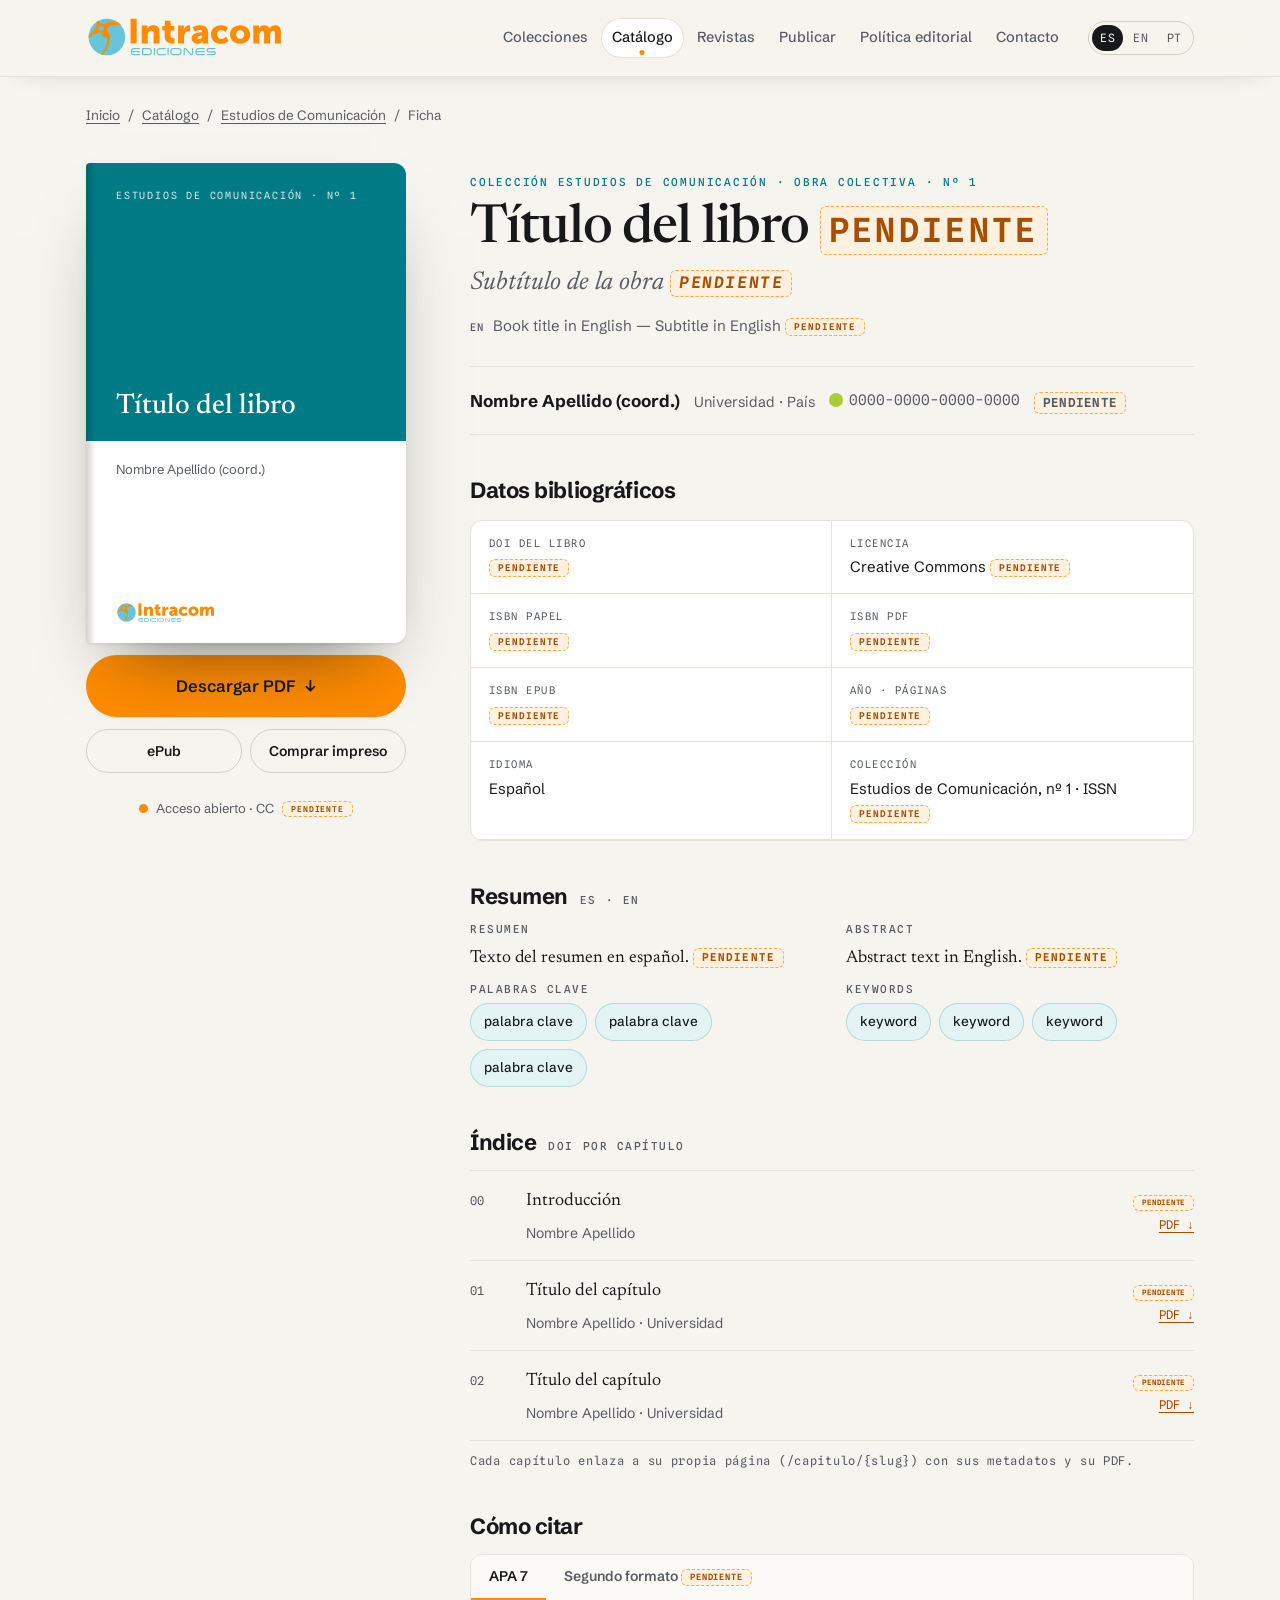
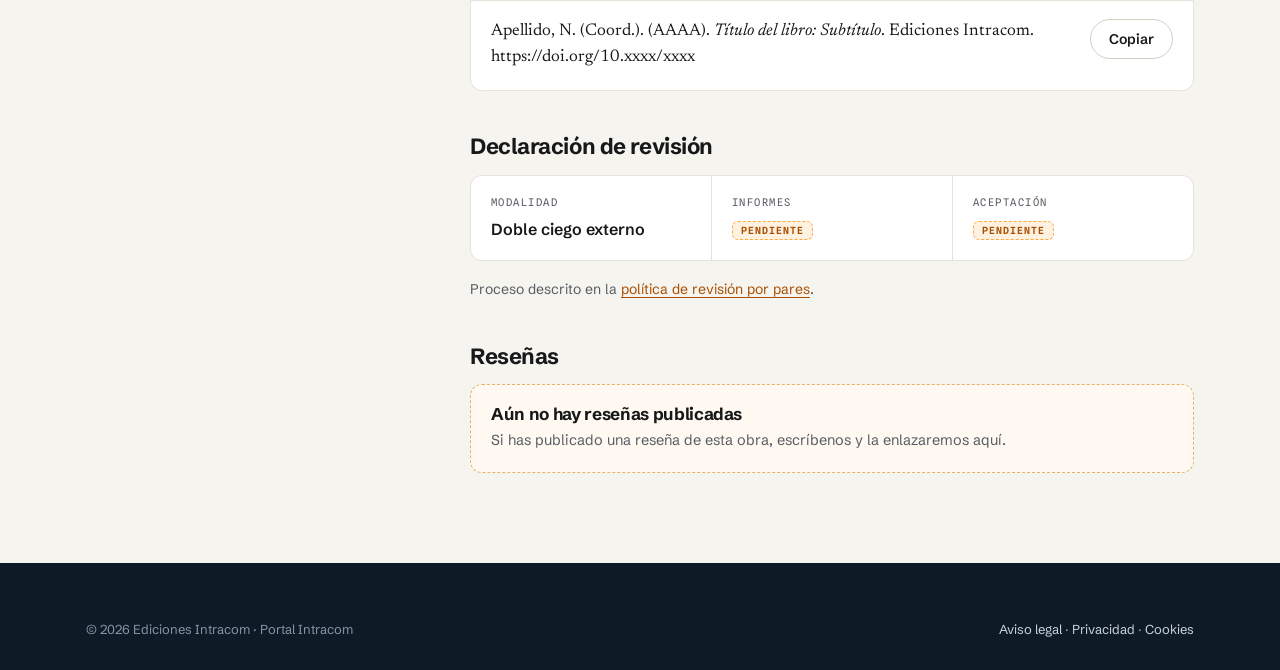
==== commit fca17d51: "Add files via upload" ====
--- a/ficha-libro.html
+++ b/ficha-libro.html
@@ -76,7 +76,7 @@
 <body>
 <header class="nav scrolled" id="nav">
 <div class="container nav-inner">
-<a class="brand" href="index.html" aria-label="Ediciones Intracom — inicio"><img src="assets/logo-ediciones.svg" alt="Intracom Ediciones"></a>
+<a class="brand" href="index.html" aria-label="Ediciones Intracom — inicio"><img src="logo-ediciones.svg" alt="Intracom Ediciones"></a>
 <nav class="nav-links" id="navLinks" aria-label="Secciones" style="margin-left:auto">
 <a href="index.html#colecciones">Colecciones</a><a href="index.html#catalogo" class="active">Catálogo</a><a href="index.html#revistas">Revistas</a><a href="index.html#publicar">Publicar</a><a href="index.html#politica-editorial">Política editorial</a><a href="index.html#contacto">Contacto</a>
 </nav>
@@ -90,7 +90,7 @@
 <nav class="crumbs" aria-label="Ruta"><a href="index.html">Inicio</a><span>/</span><a href="index.html#catalogo">Catálogo</a><span>/</span><a href="index.html#coleccion-estudios-de-comunicacion">Estudios de Comunicación</a><span>/</span><span>Ficha</span></nav>
 <article class="fk">
 <aside class="fk-side">
-<div class="fk-cover"><div class="top"><small>Estudios de Comunicación · Nº 1</small><b>Título del libro</b></div><div class="bot"><span>Nombre Apellido (coord.)</span><img src="assets/logo-ediciones.svg" alt=""></div></div>
+<div class="fk-cover"><div class="top"><small>Estudios de Comunicación · Nº 1</small><b>Título del libro</b></div><div class="bot"><span>Nombre Apellido (coord.)</span><img src="logo-ediciones.svg" alt=""></div></div>
 <a class="btn btn-primary btn-lg" href="#">Descargar PDF <span class="arr">↓</span></a>
 <div style="display:grid;grid-template-columns:1fr 1fr;gap:8px"><a class="btn btn-ghost btn-sm" href="#">ePub</a><a class="btn btn-ghost btn-sm" href="#">Comprar impreso</a></div>
 <p class="oa"><i></i>Acceso abierto · CC <span class="pend" data-pend="Licencia"></span></p>
